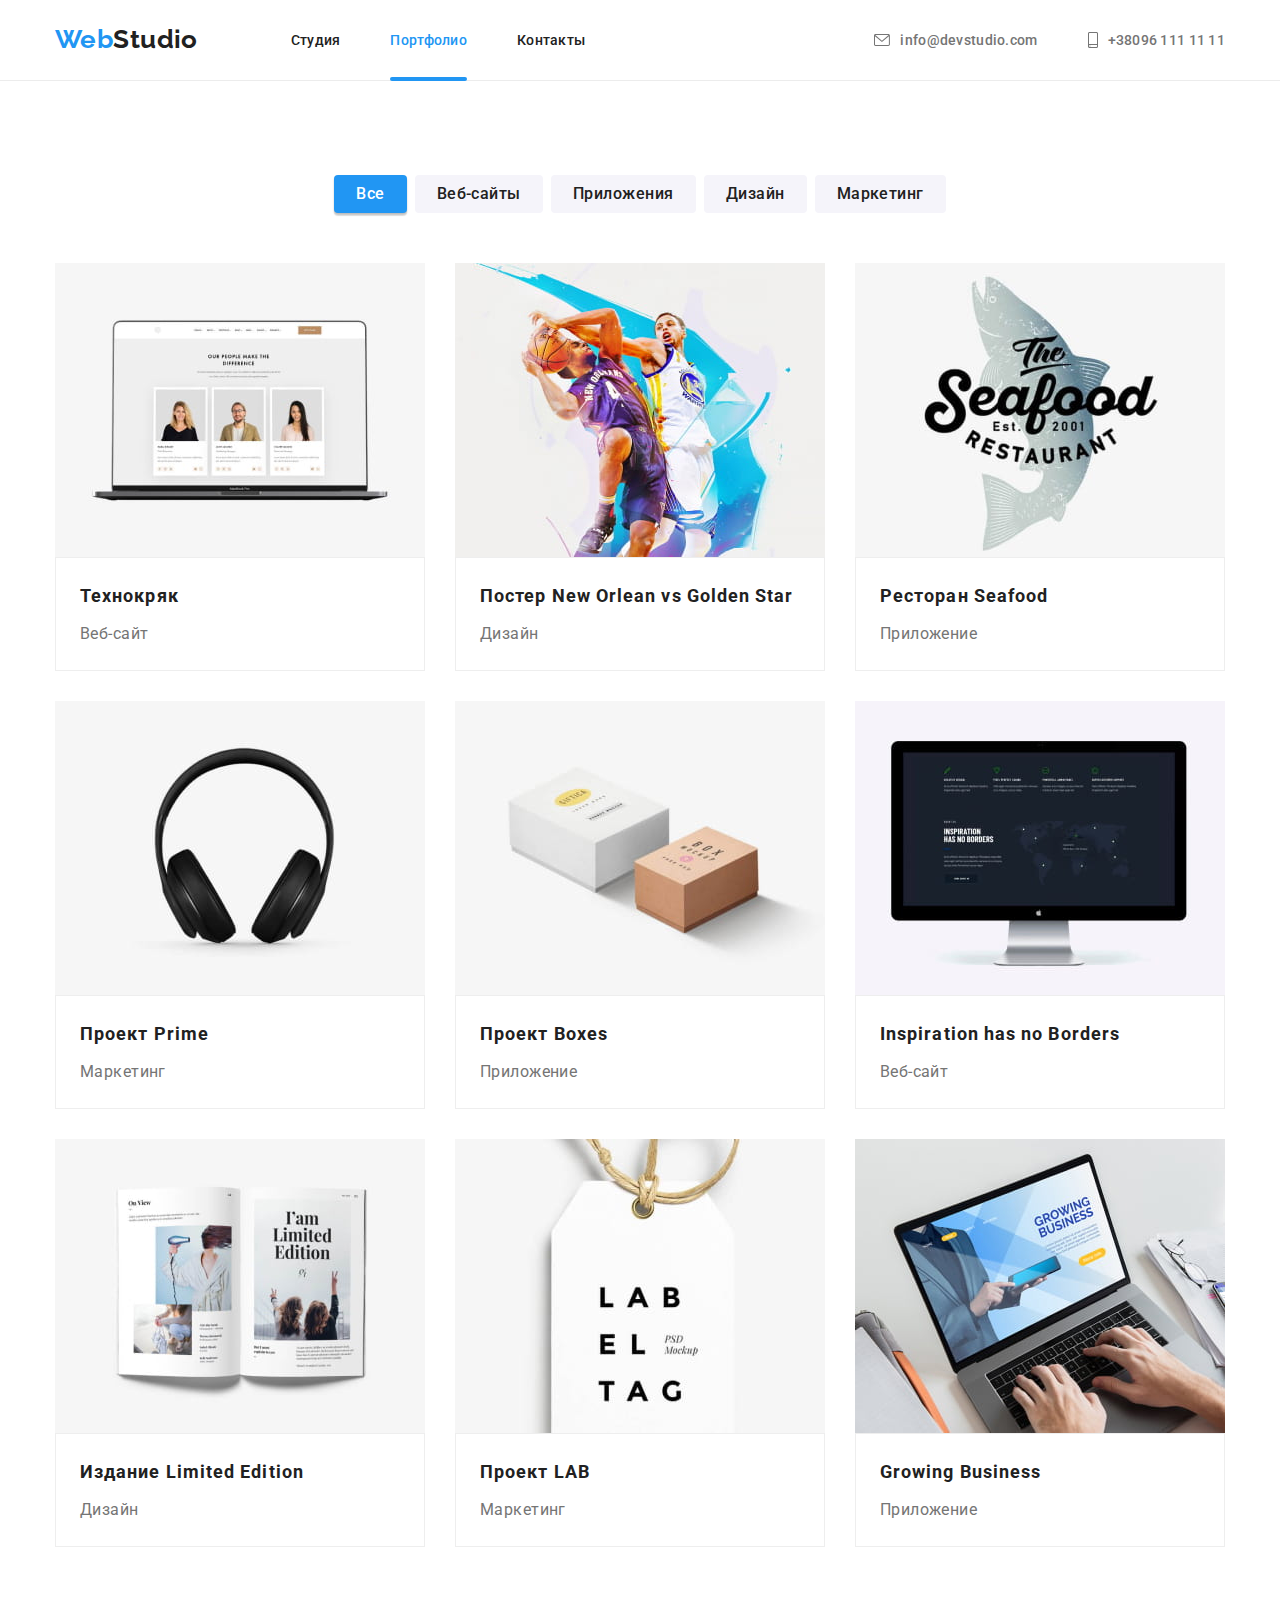
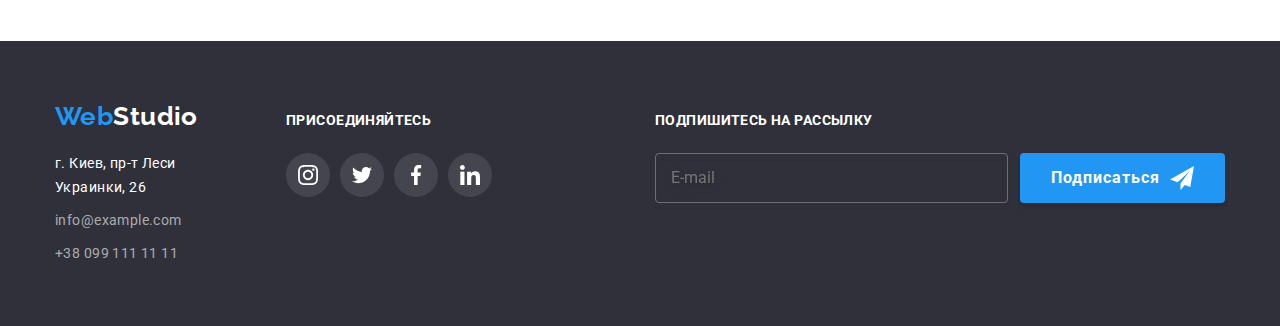
==== portfolio.html @ 852624ac "22.04" ====
<!DOCTYPE html>
<html lang="en">
  <head>
    <meta charset="UTF-8" />
    <meta http-equiv="X-UA-Compatible" content="IE=edge" />
    <meta name="viewport" content="width=device-width, initial-scale=1.0" />
    <title>Portfolio</title>
    <link rel="preconnect" href="https://fonts.googleapis.com" />
    <link rel="preconnect" href="https://fonts.gstatic.com" crossorigin />
    <link
      href="https://fonts.googleapis.com/css2?family=Raleway:wght@700&family=Roboto:wght@400;500;700;900&display=swap"
      rel="stylesheet"
    />
    <link
      rel="stylesheet"
      href="https://cdnjs.cloudflare.com/ajax/libs/modern-normalize/1.1.0/modern-normalize.min.css"
    />
    <link rel="stylesheet" href="./css/styles.css" />
  </head>
  <body>
    <header class="header">
      <div class="container header-container">
        <nav class="nav-list">
          <a class="logo link" href="./index.html" lang="en"
            >Web<span class="logo-dark">Studio</span></a
          >
          <ul class="nav-list list">
            <li class="nav-list-item">
              <a class="nav-list-link link" href="./index.html">Студия</a>
            </li>
            <li class="nav-list-item">
              <a class="nav-list-link active-page link" href="./portfolio.html"
                >Портфолио
              </a>
            </li>
            <li class="nav-list-item">
              <a class="nav-list-link link" href="">Контакты </a>
            </li>
          </ul>
        </nav>
        <ul class="list header-cont-list">
          <li class="header-cont-item">
            <a
              class="nav-list-link contact-list link"
              href="mailto:info@devstudio.com"
            >
              <svg class="header-cont-icon" width="16" height="12">
                <use href="./images/sprite.svg#email"></use></svg
              >info@devstudio.com
            </a>
          </li>
          <li class="header-cont-item">
            <a class="nav-list-link contact-list link" href="tel:+380961111111">
              <svg class="header-cont-icon" height="16" width="10">
                <use href="./images/sprite.svg#smartphone"></use></svg
              >+38096 111 11 11
            </a>
          </li>
        </ul>
      </div>
    </header>
    <main>
      <div class="container">
        <section class="section">
          <h1 class="visually-hidden">Наши работы</h1>
          <ul class="list filter-btn-list">
            <li class="filter-btn-item">
              <button class="filter-btn active-btn" type="button">Все</button>
            </li>
            <li class="filter-btn-item">
              <button class="filter-btn" type="button">Веб-сайты</button>
            </li>
            <li class="filter-btn-item">
              <button class="filter-btn" type="button">Приложения</button>
            </li>
            <li class="filter-btn-item">
              <button class="filter-btn" type="button">Дизайн</button>
            </li>
            <li class="filter-btn-item">
              <button class="filter-btn" type="button">Маркетинг</button>
            </li>
          </ul>
          <ul class="list filter-list card-set">
            <li class="card-set-item work-item">
              <a
                class="link work-link"
                href=""
                target="_blank"
                rel="noopener noreferrer nofollow"
              >
                <div class="work-item-img-wrapper">
                  <img
                    src="./images/techno-crack.jpg"
                    alt="Сайт технокряк"
                    width="370"
                    height="294"
                  />
                  <p class="overlay">
                    Ресурс предлагает комплексные предложения с разным уровнем
                    функционала и сервисов. Все это позволит посетителю получить
                    исчерпывающие сведения о компании или частном лице.
                  </p>
                </div>
                <div class="filter-item-text">
                  <h2 class="products-subtitle">Технокряк</h2>
                  <p class="product-type">Веб-сайт</p>
                </div>
              </a>
            </li>
            <li class="card-set-item work-item">
              <a
                class="link work-link"
                href=""
                target="_blank"
                rel="noopener noreferrer nofollow"
              >
                <div class="work-item-img-wrapper">
                  <img
                    src="./images/new-orlean.jpg"
                    alt="Постер New Orlean vs Golden Star"
                    width="370"
                    height="294"
                  />
                  <p class="overlay">
                    Ресурс предлагает комплексные предложения с разным уровнем
                    функционала и сервисов. Все это позволит посетителю получить
                    исчерпывающие сведения о компании или частном лице.
                  </p>
                </div>
                <div class="filter-item-text">
                  <h2 class="products-subtitle">
                    Постер <span lang="en"> New Orlean vs Golden Star</span>
                  </h2>
                  <p class="product-type">Дизайн</p>
                </div>
              </a>
            </li>
            <li class="card-set-item work-item">
              <a
                class="link work-link"
                href=""
                target="_blank"
                rel="noopener noreferrer nofollow"
              >
                <div class="work-item-img-wrapper">
                  <img
                    src="./images/seafood.jpg"
                    alt="ресторан Seafood"
                    width="370"
                    height="294"
                  />
                  <p class="overlay">
                    Ресурс предлагает комплексные предложения с разным уровнем
                    функционала и сервисов. Все это позволит посетителю получить
                    исчерпывающие сведения о компании или частном лице.
                  </p>
                </div>
                <div class="filter-item-text">
                  <h2 class="products-subtitle">
                    Ресторан <span lang="en">Seafood</span>
                  </h2>
                  <p class="product-type">Приложение</p>
                </div>
              </a>
            </li>
            <li class="card-set-item work-item">
              <a
                class="link work-link"
                href=""
                target="_blank"
                rel="noopener noreferrer nofollow"
              >
                <div class="work-item-img-wrapper">
                  <img
                    src="./images/prime.jpg"
                    alt="Проект Prime"
                    width="370"
                    height="294"
                  />
                  <p class="overlay">
                    Ресурс предлагает комплексные предложения с разным уровнем
                    функционала и сервисов. Все это позволит посетителю получить
                    исчерпывающие сведения о компании или частном лице.
                  </p>
                </div>
                <div class="filter-item-text">
                  <h2 class="products-subtitle">
                    Проект <span lang="en">Prime</span>
                  </h2>
                  <p class="product-type">Маркетинг</p>
                </div>
              </a>
            </li>
            <li class="card-set-item work-item">
              <a
                class="link work-link"
                href=""
                target="_blank"
                rel="noopener noreferrer nofollow"
              >
                <div class="work-item-img-wrapper">
                  <img
                    src="./images/boxes.jpg"
                    alt="Проект Boxes"
                    width="370"
                    height="294"
                  />
                  <p class="overlay">
                    Ресурс предлагает комплексные предложения с разным уровнем
                    функционала и сервисов. Все это позволит посетителю получить
                    исчерпывающие сведения о компании или частном лице.
                  </p>
                </div>
                <div class="filter-item-text">
                  <h2 class="products-subtitle">
                    Проект <span lang="en">Boxes</span>
                  </h2>
                  <p class="product-type">Приложение</p>
                </div>
              </a>
            </li>
            <li class="card-set-item work-item">
              <a
                class="link work-link"
                href=""
                target="_blank"
                rel="noopener noreferrer nofollow"
              >
                <div class="work-item-img-wrapper">
                  <img
                    src="./images/inspiration.jpg"
                    alt="Веб-сайт Inspiration has no Borders"
                    width="370"
                    height="294"
                  />
                  <p class="overlay">
                    Ресурс предлагает комплексные предложения с разным уровнем
                    функционала и сервисов. Все это позволит посетителю получить
                    исчерпывающие сведения о компании или частном лице.
                  </p>
                </div>
                <div class="filter-item-text">
                  <h2 class="products-subtitle" lang="en">
                    Inspiration has no Borders
                  </h2>
                  <p class="product-type">Веб-сайт</p>
                </div>
              </a>
            </li>
            <li class="card-set-item work-item">
              <a
                class="link work-link"
                href=""
                target="_blank"
                rel="noopener noreferrer nofollow"
              >
                <div class="work-item-img-wrapper">
                  <img
                    src="./images/limited-edition.jpg"
                    alt="Издание Limited Edition"
                    width="370"
                    height="294"
                  />
                  <p class="overlay">
                    Ресурс предлагает комплексные предложения с разным уровнем
                    функционала и сервисов. Все это позволит посетителю получить
                    исчерпывающие сведения о компании или частном лице.
                  </p>
                </div>
                <div class="filter-item-text">
                  <h2 class="products-subtitle">
                    Издание <span lang="en">Limited Edition</span>
                  </h2>
                  <p class="product-type">Дизайн</p>
                </div>
              </a>
            </li>
            <li class="card-set-item work-item">
              <a
                class="link work-link"
                href=""
                target="_blank"
                rel="noopener noreferrer nofollow"
              >
                <div class="work-item-img-wrapper">
                  <img
                    src="./images/labeltag.jpg"
                    alt="Проект LAB"
                    width="370"
                    height="294"
                  />
                  <p class="overlay">
                    Ресурс предлагает комплексные предложения с разным уровнем
                    функционала и сервисов. Все это позволит посетителю получить
                    исчерпывающие сведения о компании или частном лице.
                  </p>
                </div>
                <div class="filter-item-text">
                  <h2 class="products-subtitle">
                    Проект <span lang="en">LAB</span>
                  </h2>
                  <p class="product-type">Маркетинг</p>
                </div>
              </a>
            </li>
            <li class="card-set-item work-item">
              <a
                class="link work-link"
                href=""
                target="_blank"
                rel="noopener noreferrer nofollow"
              >
                <div class="work-item-img-wrapper">
                  <img
                    src="./images/growing-business.jpg"
                    alt="Приложение Growing-business"
                    width="370"
                    height="294"
                  />
                  <p class="overlay">
                    Ресурс предлагает комплексные предложения с разным уровнем
                    функционала и сервисов. Все это позволит посетителю получить
                    исчерпывающие сведения о компании или частном лице.
                  </p>
                </div>
                <div class="filter-item-text">
                  <h2 class="products-subtitle" lang="en">Growing Business</h2>
                  <p class="product-type">Приложение</p>
                </div>
              </a>
            </li>
          </ul>
        </section>
      </div>
    </main>
    <footer class="footer">
      <div class="container footer-div">
        <div class="footer-item">
          <a class="logo link logo-footer" href="./index.html" lang="en"
            >Web<span class="logo-light">Studio</span>
          </a>
          <address class="adress">
            <ul class="list">
              <li class="address-item">
                <a
                  class="address-link link"
                  href="https://goo.gl/maps/Spa61aAKm8HjvVaVA"
                  target="_blank"
                  rel="noopener noreferrer nofollow"
                  >г. Киев, пр-т Леси Украинки, 26
                </a>
              </li>
              <li class="address-item">
                <a class="address-link link" href="mailto:info@example.com"
                  >info@example.com
                </a>
              </li>
              <li class="address-item">
                <a class="address-link link" href="tel:+380991111111"
                  >+38 099 111 11 11
                </a>
              </li>
            </ul>
          </address>
        </div>
        <div class="footer-item">
          <h3 class="footer-social-subtitle">Присоединяйтесь</h3>
          <ul class="team-social-list list">
            <li class="social-item">
              <a
                class="social-link link"
                href=""
                target="_blank"
                rel="noopener noreferrer nofollow"
              >
                <svg class="social-icon" width="20" height="20">
                  <use href="./images/sprite.svg#instagram"></use>
                </svg>
              </a>
            </li>
            <li class="social-item">
              <a
                class="social-link link"
                href=""
                target="_blank"
                rel="noopener noreferrer nofollow"
              >
                <svg class="social-icon" width="20" height="20">
                  <use href="./images/sprite.svg#twitter"></use>
                </svg>
              </a>
            </li>
            <li class="social-item">
              <a
                class="social-link link"
                href=""
                target="_blank"
                rel="noopener noreferrer nofollow"
              >
                <svg class="social-icon" width="20" height="20">
                  <use href="./images/sprite.svg#facebook"></use>
                </svg>
              </a>
            </li>
            <li class="social-item">
              <a
                class="social-link link"
                href=""
                target="_blank"
                rel="noopener noreferrer nofollow"
              >
                <svg class="social-icon" width="20" height="20">
                  <use href="./images/sprite.svg#linkedin"></use>
                </svg>
              </a>
            </li>
          </ul>
        </div>
        <div class="footer-email">
          <form class="email-subscription-form" >
            <label for="" class="footer-email-subtitle">подпишитесь на рассылку</label>
            <div class="input-email-btn-wrapper">
              <input 
                type="email" 
                name="user_email_subscription" 
                class="email-subscription-input"
                placeholder="E-mail">
                <button type="submit" class="email-subscription-form-btn">Подписаться
                  <span class="subcribe-icon-wrapper">
                    <svg class="subcribe-icon" width="24" height="24">
                      <use href="./images/sprite.svg#subscribe"></use>
                </svg>
              </span>
            </button>
            </div>
          </form>
        </div>
      </div>
    </footer>
    
  </body>
</html>
---- css/styles.css ----
:root {
  --primary-font-family: "Roboto", sans-serif;
  --secondary-font-family: "Raleway", sans-serif;
  --accent-color: #2196f3;
  --accent-color-modal-btn: #188ce8;
  --primary-font-color: #757575;
  --secondary-font-color: #212121;
  --footer-contacts-color: rgba(255, 255, 255, 0.6);
  --color-white: #ffffff;
  --light-bg-col: #f5f4fa;
  --dark-bg-col: #2f303a;
  --card-item: 3;
  --card-gap: 30px;
  --icon-color: #AFB1B8;
  --transition: 250ms cubic-bezier(0.4, 0, 0.2, 1);
}
body {
  font-family: var(--primary-font-family), "Verdana", sans-serif;
  font-size: 14px;
  line-height: 1.71;
  letter-spacing: 0.03em;
  color: var(--primary-font-color);
}
h1,
h2,
h3,
p {
  margin-top: 0;
  margin-bottom: 0;
}
ul,
ol {
  margin-top: 0;
  margin-bottom: 0;
  padding-left: 0;
}
img {
  display: block;
  max-width: 100%;
  height: auto;
}
.section {
  padding-top: 94px;
  padding-bottom: 94px;
}
.container {
  width: 1200px;
  padding-left: 15px;
  padding-right: 15px;
  margin-left: auto;
  margin-right: auto;
}
.header-container {
  display: flex;
  align-items: center;
}
.link {
  text-decoration: none;
  color: inherit;
}
.list {
  list-style: none;
}
.card-set {
  display: flex;
  margin-left: calc(var(--card-gap) * -1);
  margin-top: calc(var(--card-gap) * -1);
  flex-wrap: wrap;
}
.card-set-item {
  margin-left: var(--card-gap);
  margin-top: var(--card-gap);
  flex-basis: calc(100% / var(--card-item) - var(--card-gap));
}
/* ==========START COMPONENTS========== */
.logo {
    font-family: var(--secondary-font-family);
  font-weight: 700;
  font-size: 26px;
  line-height: 1.2;
  color: var(--accent-color);
}
.visually-hidden {
  position: absolute;
  width: 1px;
  height: 1px;
  margin: -1px;
  padding: 0;
  overflow: hidden;
  border: 0;
  clip: rect(0, 0, 0, 0);
}
.team-social-list {
  display: flex;
  align-items: center;
}
.social-link {
  display: flex;
  align-items: center;
  justify-content: center;
  width: 44px;
  height: 44px;
  background-color: rgba(255, 255, 255, 0.1);
  color: #afb1b8;
  border-radius: 50%;
  transition: background-color var(--transition), color var(--transition);  
}
.social-item:not(:last-child) {
  margin-right: 10px;
}

/* ==========END COMPONENTS========== */

/* ==========START HEADER========== */

.header {
  border-bottom: 1px solid #ececec;
}
.header .logo {
  margin-right: 93px;
}
.nav-list {
  display: flex;
  align-items: center;
  color: var(--secondary-font-color);
}
.logo-dark {
  color: var(--secondary-font-color);
}
.nav-list-link {
  padding-top: 32px;
  padding-bottom: 32px;
  font-weight: 500;
  line-height: 1.15;
  letter-spacing: 0.02em;
  transition: color var(--transition);  
}
.nav-list-item:not(:last-child),
.header-cont-item:not(:last-child) {
  margin-right: 50px;
}
.contact-list {
  display: flex;
  align-items: center;
}
.client-list,
.client-link {
  justify-content: center;
  align-items: center;
}
.client-link {
  display: flex;
  width: 170px;
  height: 92px;
  border: 1px solid currentColor;
  box-sizing: border-box;
  border-radius: 4px;
  color: var(--icon-color);
  transition: color var(--transition);
}
.client-list,
.nav-list-item,
.header-cont-item {
  display: flex;
  align-items: center;
}
.header-cont-icon {
  margin-right: 10px;
  fill: currentColor;
}

.header-cont-list {
  display: flex;
  margin-left: auto;
}
.nav-list-link:hover,
.nav-list-link:focus,
.active-page {
  color: var(--accent-color);
}
.active-page {
position: relative;
}
.active-page::after {
  display: block;
  height: 4px;
  width: 100%;
  background-color: var(--accent-color);
  content: "";
  position: absolute;
  bottom: -1px;
  left: 0px;
  border-radius: 2px;
}
/* ==========END HEADER========== */

/* ==========START HERO========== */
.hero {
  background-image: linear-gradient(
      rgba(47, 48, 58, 0.4),
      rgba(47, 48, 58, 0.4)
    ),
    url(../images/hero-bg.jpg);
  padding-top: 200px;
  padding-bottom: 200px;
  background-color: var(--dark-bg-col);
}
.modal-btn {
  font-family: inherit;
  cursor: pointer;
  font-weight: bold;
  font-size: 16px;
  line-height: 1.87;
  display: flex;
  align-items: center;
  text-align: center;
  letter-spacing: 0.06em;
  color: var(--color-white);
  background: var(--accent-color);
  margin-left: auto;
  margin-right: auto;
  padding: 10px 32px;
  min-width: 200px;
  box-shadow: 0px 4px 4px rgba(0, 0, 0, 0.15);
  border-radius: 4px;
  border: none;
  transition: background var(--transition);
}
.main-title {
  margin-left: auto;
  margin-right: auto;
  margin-bottom: 30px;
  max-width: 700px;
  font-weight: 900;
  font-size: 44px;
  line-height: 1.36;
  letter-spacing: 0.06em;
  text-align: center;
  text-transform: uppercase;
  color: var(--color-white);
}

/* ==========END HERO========== */

/* ==========START MAIN========== */
.subtitle {
  font-size: 36px;
  line-height: 1.17;
  text-align: center;
  letter-spacing: 0.03em;
  color: var(--secondary-text-logo-theme);
}
.section-title {
  margin-bottom: 50px;
  font-size: 36px;
  line-height: 1.17;
  text-align: center;
  color: var(--secondary-font-color);
}
.advantages-pic {
  padding: 25px;
  display: flex;
  justify-content: center;
  align-items: center;
  margin-bottom: 30px;
  border-radius: 4px;
  background-color: var(--light-bg-col);
}
.advsntages-list {
  --card-item: 4;
}
.advantages-subtitle {
  margin-bottom: 10px;
  font-size: 14px;
  line-height: 1.15;
  text-transform: uppercase;
  color: var(--secondary-font-color);
}
.advantages {
  padding-bottom: 47px;
}
.services {
  padding-top: 47px;
}
.services-item {
  position: relative;
}
.services-text {
  font-weight: 700;
  line-height: 1.17;
  color: var(--color-white);
  text-transform: uppercase;
  text-align: center;
  background-color: rgba(47, 48, 58, 0.8);
  position:absolute;
  bottom: 0;
  left: 0;
  width: 100%;  
  padding: 27px;
}

.our-team {
  background-color: var(--light-bg-col);
}
.team-list {
  --card-item: 4;
}
.team-list-item {
  box-shadow: 0px 1px 3px rgba(0, 0, 0, 0.12), 0px 1px 1px rgba(0, 0, 0, 0.14),
    0px 2px 1px rgba(0, 0, 0, 0.2);
  border-radius: 0px 0px 4px 4px;
}

.team-name,
.team-position {
  font-size: 16px;
  line-height: 1.19;
  text-align: center;
}
.team-position {
  margin-bottom: 16px;
}
.team-name {
  font-weight: 500;
  color: var(--secondary-font-color);
  margin-bottom: 10px;
}
.team-member {
  padding: 30px;
  background-color: var(--color-white);
}

.filter-item-text {
  padding: 20px 24px;
  border: 1px solid #eeeeee;
  background-color: var(--color-white);
}
.filter-btn {
  padding: 6px 22px;
  border-radius: 4px;
  border: none;
  align-items: center;
  font-family: inherit;
  font-weight: 500;
  font-size: 16px;
  line-height: 1.62;
  text-align: center;
  letter-spacing: 0.03em;
  background-color: var(--light-bg-col);
  color: var(--secondary-font-color);
  transition: color var(--transition), background-color var(--transition), box-shadow var(--transition);
}
.filter-btn-item:not(:last-child) {
  margin-right: 8px;
}
.modal-btn:hover,
.modal-btn:focus {
  background-color: var(--accent-color-modal-btn);
}
.filter-btn:hover,
.filter-btn:focus,
.active-btn {
  color: var(--color-white);
  background-color: var(--accent-color);
  box-shadow: 0px 3px 1px rgba(0, 0, 0, 0.1), 0px 1px 2px rgba(0, 0, 0, 0.08),
    0px 2px 2px rgba(0, 0, 0, 0.12);
}
.products-subtitle {
  margin-bottom: 4px;
  color: var(--secondary-font-color);
  font-size: 18px;
  line-height: 2;
  letter-spacing: 0.06em;
}
.product-type {
  font-size: 16px;
  line-height: 2;
}
.filter-btn-list {
  display: flex;
  justify-content: center;
  margin-bottom: 50px;
}
.social-link:hover,
.social-link:focus {
  background-color: var(--accent-color);
  color: var(--color-white);
}
.work-link {
  display: flex;
  flex-direction: column;
  transition: box-shadow var(--transition);
}

.social-icon {
  fill: currentColor;  
}

.team-member {
  padding: 30px;
}
.client-icon {
  fill: currentColor;
}
.client-link:hover,
.client-link:focus {
  color: var(--accent-color);
}
.work-link:hover,
.work-link:focus {
  box-shadow: 0px 1px 1px rgba(0, 0, 0, 0.12), 0px 4px 4px rgba(0, 0, 0, 0.06),
    1px 4px 6px rgba(0, 0, 0, 0.16);
}
.client-list {
  --card-item: 6;
}
.work-item-img-wrapper {
  position: relative;
  overflow: hidden;
}
.overlay {
  background-color: rgba(33, 150, 243, 0.9);
  padding: 63px 24px;
  font-size: 18px;
  line-height: 1.33;
  color: var(--color-white);
  position: absolute;
  top: 0;
  left: 0;
  width: 100%;
  height: 100%;
  overflow: auto;
  transform: translateY(100%);
  transition: transform 250ms cubic-bezier(0.4, 0, 0.2, 1);
}
.work-link:hover .overlay,
.work-link:focus .overlay {
  transform: translateY(0%);
}

/* ==========END MAIN========== */

/* ==========START FOOTER========== */

.logo-footer {
  margin-bottom: 20px;
  display: block;
}
.address-item:not(:last-child) {
  margin-bottom: 9px;
}

.logo-light {
  color: var(--color-white);
}
.adress {
  font-style: normal;
}
.address-link {
  color: var(--footer-contacts-color);
  transition: var(--transition);
}

.address-link[target="_blank"] {
  color: var(--color-white);
}
.address-link:hover,
.address-link:focus {
  color: var(--accent-color);
}

.footer {
  width: 100%;
  background-color: var(--dark-bg-col);
  align-items: center;
  padding-top: 60px;
  padding-bottom: 60px;
}
.footer-div {
  display: flex;
  align-items: baseline;
}
.footer-item:not(:last-child) {
  margin-right: 70px;
}
.footer-social-subtitle {
  color: var(--color-white);
  text-transform: uppercase;
  font-size: inherit;
  margin-bottom: 20px;
}
.social-list {
  display: flex;
}
.footer .social-link {
  color: var(--color-white);
}
.footer-email {
  margin-left: 93px;
  min-width: 570px;
}
.footer-email-subtitle {
  display: block;
  color: var(--color-white);
  text-transform: uppercase;
  font-size: 14px;
  
  font-weight: 700
}
.email-subscription-input {
  display: inherit;
  color: rgba(255, 255, 255, 0.6);
  font-weight: 400;
font-size: 16px;
line-height: 1.25;
  width: 358px;
  min-height: 50px;
  background-color: transparent;
  border: 1px solid rgba(255, 255, 255, 0.3);
box-sizing: border-box;
filter: drop-shadow(0px 4px 4px rgba(0, 0, 0, 0.15));
border-radius: 4px;
padding-left: 15px;
transition: border-color var(--transition);
margin-right: 12px;

cursor: pointer;
}
.email-subscription-input:focus {
  outline: none;
  border-color: var(--accent-color);
}
.email-subscription-form-btn{
  
  min-height: 50px; 
  font-family: inherit;
  cursor: pointer;
  font-weight: bold;
  font-size: 16px;
  line-height: 1.87;
  display:inherit;
  align-items: center;
  justify-content: center;
  text-align: center;
  letter-spacing: 0.06em;
  color: var(--color-white);
  background: var(--accent-color);
  margin-left: auto;
  margin-right: auto;
  padding: 10px 32px;
  min-width: 200px;
  box-shadow: 0px 4px 4px rgba(0, 0, 0, 0.15);
  border-radius: 4px;
  border: none;
  transition: background var(--transition);
}
.contact-form-submit-btn:focus,
.contact-form-submit-btn:hover,
.email-subscription-form-btn:hover,
.email-subscription-form-btn:focus {
  background-color: var(--accent-color-modal-btn);
}
.input-email-btn-wrapper {
  display: flex;
  justify-content: center;
  margin-top: 20px;
}
.subcribe-icon {
  fill: currentColor;
  
}
.subcribe-icon-wrapper {
  display: flex;
  margin-left: 10px;
  margin-top: auto;
  margin-bottom: auto;
}

/* ==========END FOOTER========== */

/* ==========START MODAL========= */
.backdrop {
  position: fixed;
  top: 0;
  left: 0;
  width: 100vw;
  height: 100vh;
  background-color: rgba(0, 0, 0, 0.2);
  transition: visibility 250ms linear,  opacity 250ms linear;
}
.is-hidden {
  opacity: 0;
  visibility: hidden;
  pointer-events: none;
  
  transition: visibility var(--transition), opacity var(--transition);
}
.backdrop.is-hidden .modal {
  transform: translate(100%, 100%) rotate(-90deg) scale(0);
}
.modal {
  position: absolute;
  top: 50%;
  left: 50%;
  transform: translate(-50%, -50%);
  transition: transform var(--transition);
  width: 528px;
  min-height: 581px;
  background-color: var(--color-white);
  box-shadow: 0px 1px 3px rgba(0, 0, 0, 0.12),
  0px 1px 1px rgba(0, 0, 0, 0.14),
  0px 2px 1px rgba(0, 0, 0, 0.2);
  border-radius: 4px;
  padding: 40px;
}
.modal-btn-close {
  position: absolute;
  top: 8px;
  right: 8px;
  border-radius: 50%;
  border: 1px solid rgba(0, 0, 0, 0.1);
  background-color: var(--color-white);
  width: 30px;
  height: 30px;
  padding: 0;
  display: flex;
  align-items: center;
  justify-content: center;
  cursor: pointer;
  
}
.modal-btn-close:hover .modal-close-icon,
.modal-btn-close:focus .modal-close-icon {
  fill: var(--accent-color);
}
.modal-close-icon {
transition: fill var(--transition);
}
.modal-subtitle {
  font-weight: 700;
font-size: 20px;
line-height: 1.15;
text-align: center;
letter-spacing: 0.03em;
color: var(--secondary-font-color);
margin-bottom: 12px;

}

.contact-form-field {
  
  display: block;
  font-weight: 400;
font-size: 12px;
line-height: 1.17;
letter-spacing: 0.01em;
color: var(--primary-font-color);
margin-bottom: 10px;
}
.contact-form-input-wrapper {
  position: relative;
  display: block;
  margin-top: 4px;
}
.contact-form-icon {
  position: absolute;
  display: block;
  top: 50%;
  transform: translateY(-50%);
  left: 15px;
  transition: fill var(--transition);
  }
.contact-form-input {
  width: 100%;
  height: 40px;  
  background: var(--color-white);

padding-left: 42px;
border: 1px solid rgba(33, 33, 33, 0.2);
box-sizing: border-box;
border-radius: 4px;
transition: border-color var(--transition);
}
.contact-form-comment:focus {
  outline: none;
  border-color: var(--accent-color); 
}

.contact-form-input:focus + .contact-form-icon {
  fill: var(--accent-color);
}
.contact-form-input:focus {
  outline: none;
  border-color: var(--accent-color);
}
.contact-form-comment {
  display: block;
  width: 100%;
  height: 120px;
  margin-bottom: 20px;
  padding: 12px 16px;
  resize: none;  
  border: 1px solid rgba(33, 33, 33, 0.2);
  box-sizing: border-box;
  border-radius: 4px;
  transition: border-color var(--transition);
}
  .contact-form-comment::placeholder {
  font-weight: 400;
  font-size: 14px;
  line-height: 1.14;
  letter-spacing: 0.01em;
  color: rgba(117, 117, 117, 0.5);
  }
.contact-form-checkbox-label {
  
  display: flex;
  flex-direction: row;
  align-items: center;
  justify-content: center;
  
}
.checkbox-icon {
  display: block;
  fill: var(--color-white);
  opacity: 0;
  transition: opacity var(--transition);

}
.checkbox-icon-wrapper {
  display: flex;
  align-items: center;
  justify-content: center;
  margin-right: 7px;  
  width: 16px;
  height: 15px;
  /* background: var(--accent-color); */
  border-radius: 2px;  
  border: 2px solid var(--secondary-font-color);
  transition: background var(--transition);
}
.contact-form-checkbox-wrapper {
  margin-bottom: 40px; 
}
.contact-form-submit-btn {
  min-height: 50px; 
  font-family: inherit;
  cursor: pointer;
  font-weight: bold;
  font-size: 16px;
  line-height: 1.87;
  display:inherit;
  align-items: center;
  justify-content: center;
  text-align: center;
  letter-spacing: 0.06em;
  color: var(--color-white);
  background: var(--accent-color);
  margin-left: auto;
  margin-right: auto;
  padding: 10px 32px;
  min-width: 200px;
  box-shadow: 0px 4px 4px rgba(0, 0, 0, 0.15);
  border-radius: 4px;
  border: none;
  transition: background var(--transition) border var(--transition);
}
.policy-checkbox {
  margin-bottom: 30px;
}
.contact-form-checkbox:checked + .contact-form-checkbox-label .checkbox-icon-wrapper {
  border: none;
  background: var(--accent-color);
}
.contact-form-checkbox:checked + .contact-form-checkbox-label .checkbox-icon-wrapper .checkbox-icon {
  opacity: 1;
}
/* .contact-form-checkbox:focus + .contact-form-checkbox-label .checkbox-icon-wrapper {
  outline: 1px solid var(--accent-color-modal-btn);
} */
.policy-link {
  color: var(--accent-color);
  display: flex;
}


/* ============END MODAL============ */
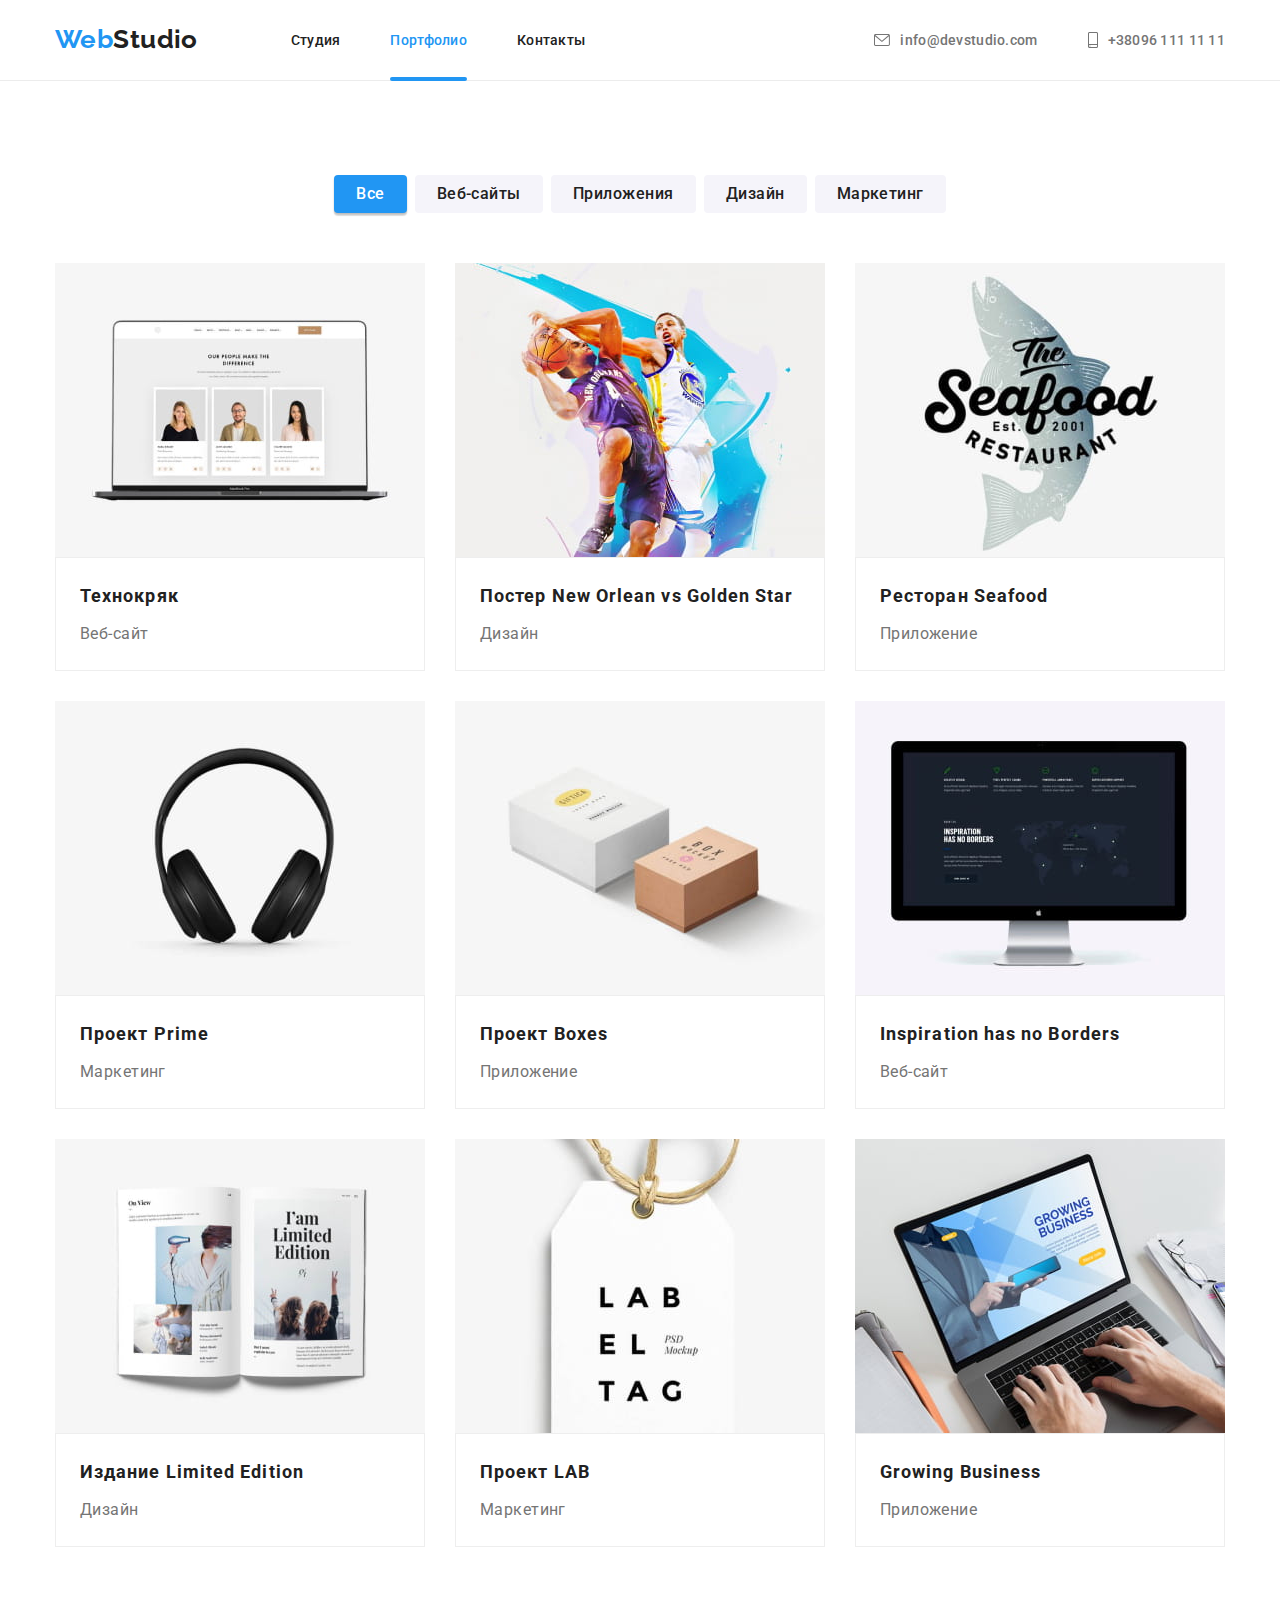
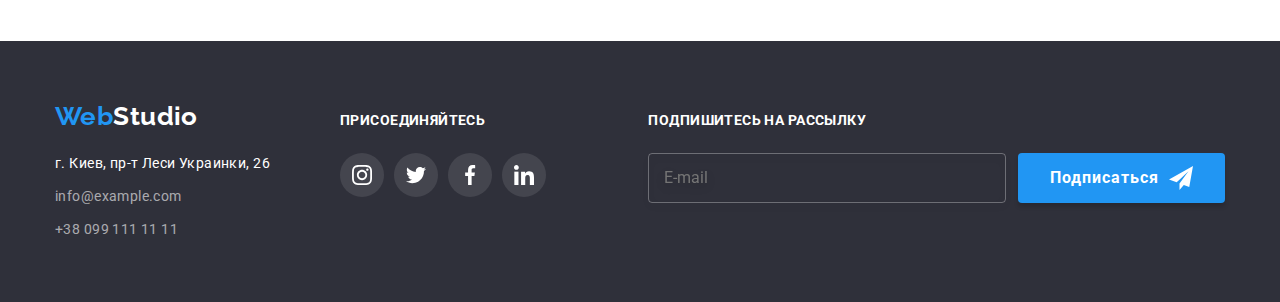
==== commit a8deeaa7: "25.04" ====
--- a/portfolio.html
+++ b/portfolio.html
@@ -416,23 +416,24 @@
             </li>
           </ul>
         </div>
-        <div class="footer-email">
+        <div class="footer-item">
           <form class="email-subscription-form" >
-            <label for="" class="footer-email-subtitle">подпишитесь на рассылку</label>
-            <div class="input-email-btn-wrapper">
+            <label class="footer-email-subtitle"> 
+              <span class="footer-social-subtitle">подпишитесь на рассылку</span>             
               <input 
                 type="email" 
                 name="user_email_subscription" 
                 class="email-subscription-input"
                 placeholder="E-mail">
-                <button type="submit" class="email-subscription-form-btn">Подписаться
+              </label> 
+              <button type="submit" class="modal-btn">Подписаться
                   <span class="subcribe-icon-wrapper">
                     <svg class="subcribe-icon" width="24" height="24">
                       <use href="./images/sprite.svg#subscribe"></use>
-                </svg>
-              </span>
-            </button>
-            </div>
+                    </svg>
+                  </span>
+              </button> 
+                      
           </form>
         </div>
       </div>
--- a/css/styles.css
+++ b/css/styles.css
@@ -214,6 +214,7 @@
   display: flex;
   align-items: center;
   text-align: center;
+  justify-content: center;
   letter-spacing: 0.06em;
   color: var(--color-white);
   background: var(--accent-color);
@@ -483,11 +484,17 @@
 .footer-item:not(:last-child) {
   margin-right: 70px;
 }
+.footer-item:last-child {
+  margin-left: auto;
+}
+
 .footer-social-subtitle {
   color: var(--color-white);
   text-transform: uppercase;
   font-size: inherit;
   margin-bottom: 20px;
+  display: block;
+  font-weight: 700;
 }
 .social-list {
   display: flex;
@@ -500,71 +507,47 @@
   min-width: 570px;
 }
 .footer-email-subtitle {
-  display: block;
+  
   color: var(--color-white);
   text-transform: uppercase;
-  font-size: 14px;
-  
-  font-weight: 700
+  font-size: 14px;   
+  justify-content: center;
 }
 .email-subscription-input {
-  display: inherit;
+  display: block;
   color: rgba(255, 255, 255, 0.6);
   font-weight: 400;
-font-size: 16px;
-line-height: 1.25;
+  font-size: 16px;
+  line-height: 1.25;
   width: 358px;
   min-height: 50px;
   background-color: transparent;
   border: 1px solid rgba(255, 255, 255, 0.3);
-box-sizing: border-box;
-filter: drop-shadow(0px 4px 4px rgba(0, 0, 0, 0.15));
-border-radius: 4px;
-padding-left: 15px;
-transition: border-color var(--transition);
-margin-right: 12px;
-
-cursor: pointer;
-}
+  box-sizing: border-box;
+  filter: drop-shadow(0px 4px 4px rgba(0, 0, 0, 0.15));
+  border-radius: 4px;
+  padding-left: 15px;
+  transition: border-color var(--transition);
+  margin-right: 12px;
+  cursor: pointer;
+}
+.email-subscription-input:hover,
 .email-subscription-input:focus {
   outline: none;
   border-color: var(--accent-color);
 }
-.email-subscription-form-btn{
-  
-  min-height: 50px; 
-  font-family: inherit;
-  cursor: pointer;
-  font-weight: bold;
-  font-size: 16px;
-  line-height: 1.87;
-  display:inherit;
-  align-items: center;
-  justify-content: center;
-  text-align: center;
-  letter-spacing: 0.06em;
-  color: var(--color-white);
-  background: var(--accent-color);
-  margin-left: auto;
-  margin-right: auto;
-  padding: 10px 32px;
-  min-width: 200px;
-  box-shadow: 0px 4px 4px rgba(0, 0, 0, 0.15);
-  border-radius: 4px;
-  border: none;
-  transition: background var(--transition);
-}
+.email-subscription-form {
+  display: flex;
+  align-items: flex-end;
+}
+
 .contact-form-submit-btn:focus,
 .contact-form-submit-btn:hover,
 .email-subscription-form-btn:hover,
 .email-subscription-form-btn:focus {
   background-color: var(--accent-color-modal-btn);
 }
-.input-email-btn-wrapper {
-  display: flex;
-  justify-content: center;
-  margin-top: 20px;
-}
+
 .subcribe-icon {
   fill: currentColor;
   
@@ -576,6 +559,12 @@
   margin-bottom: auto;
 }
 
+.footer-input-btn-box {
+  display: flex;
+}
+.email-subscription-form .modal-btn {
+  height: min-content;
+}
 /* ==========END FOOTER========== */
 
 /* ==========START MODAL========= */
@@ -659,8 +648,7 @@
 }
 .contact-form-input-wrapper {
   position: relative;
-  display: block;
-  margin-top: 4px;
+  display: flex;
 }
 .contact-form-icon {
   position: absolute;
@@ -681,14 +669,17 @@
 border-radius: 4px;
 transition: border-color var(--transition);
 }
+.contact-form-comment:hover,
 .contact-form-comment:focus {
   outline: none;
   border-color: var(--accent-color); 
 }
 
+.contact-form-input:hover + .contact-form-icon,
 .contact-form-input:focus + .contact-form-icon {
   fill: var(--accent-color);
 }
+.contact-form-input:hover,
 .contact-form-input:focus {
   outline: none;
   border-color: var(--accent-color);
@@ -734,36 +725,12 @@
   margin-right: 7px;  
   width: 16px;
   height: 15px;
-  /* background: var(--accent-color); */
   border-radius: 2px;  
   border: 2px solid var(--secondary-font-color);
-  transition: background var(--transition);
+  transition: background var(--transition), border-color var(--transition);
 }
 .contact-form-checkbox-wrapper {
   margin-bottom: 40px; 
-}
-.contact-form-submit-btn {
-  min-height: 50px; 
-  font-family: inherit;
-  cursor: pointer;
-  font-weight: bold;
-  font-size: 16px;
-  line-height: 1.87;
-  display:inherit;
-  align-items: center;
-  justify-content: center;
-  text-align: center;
-  letter-spacing: 0.06em;
-  color: var(--color-white);
-  background: var(--accent-color);
-  margin-left: auto;
-  margin-right: auto;
-  padding: 10px 32px;
-  min-width: 200px;
-  box-shadow: 0px 4px 4px rgba(0, 0, 0, 0.15);
-  border-radius: 4px;
-  border: none;
-  transition: background var(--transition) border var(--transition);
 }
 .policy-checkbox {
   margin-bottom: 30px;
@@ -775,13 +742,16 @@
 .contact-form-checkbox:checked + .contact-form-checkbox-label .checkbox-icon-wrapper .checkbox-icon {
   opacity: 1;
 }
-/* .contact-form-checkbox:focus + .contact-form-checkbox-label .checkbox-icon-wrapper {
-  outline: 1px solid var(--accent-color-modal-btn);
-} */
+.contact-form-checkbox:hover + .contact-form-checkbox-label .checkbox-icon-wrapper,
+.contact-form-checkbox:focus + .contact-form-checkbox-label .checkbox-icon-wrapper {
+  border-color: var(--accent-color);
+}
 .policy-link {
   color: var(--accent-color);
   display: flex;
 }
-
-
+.contact-form-input-subtitle {
+  display: block;
+margin-bottom: 4px;
+}
 /* ============END MODAL============ */